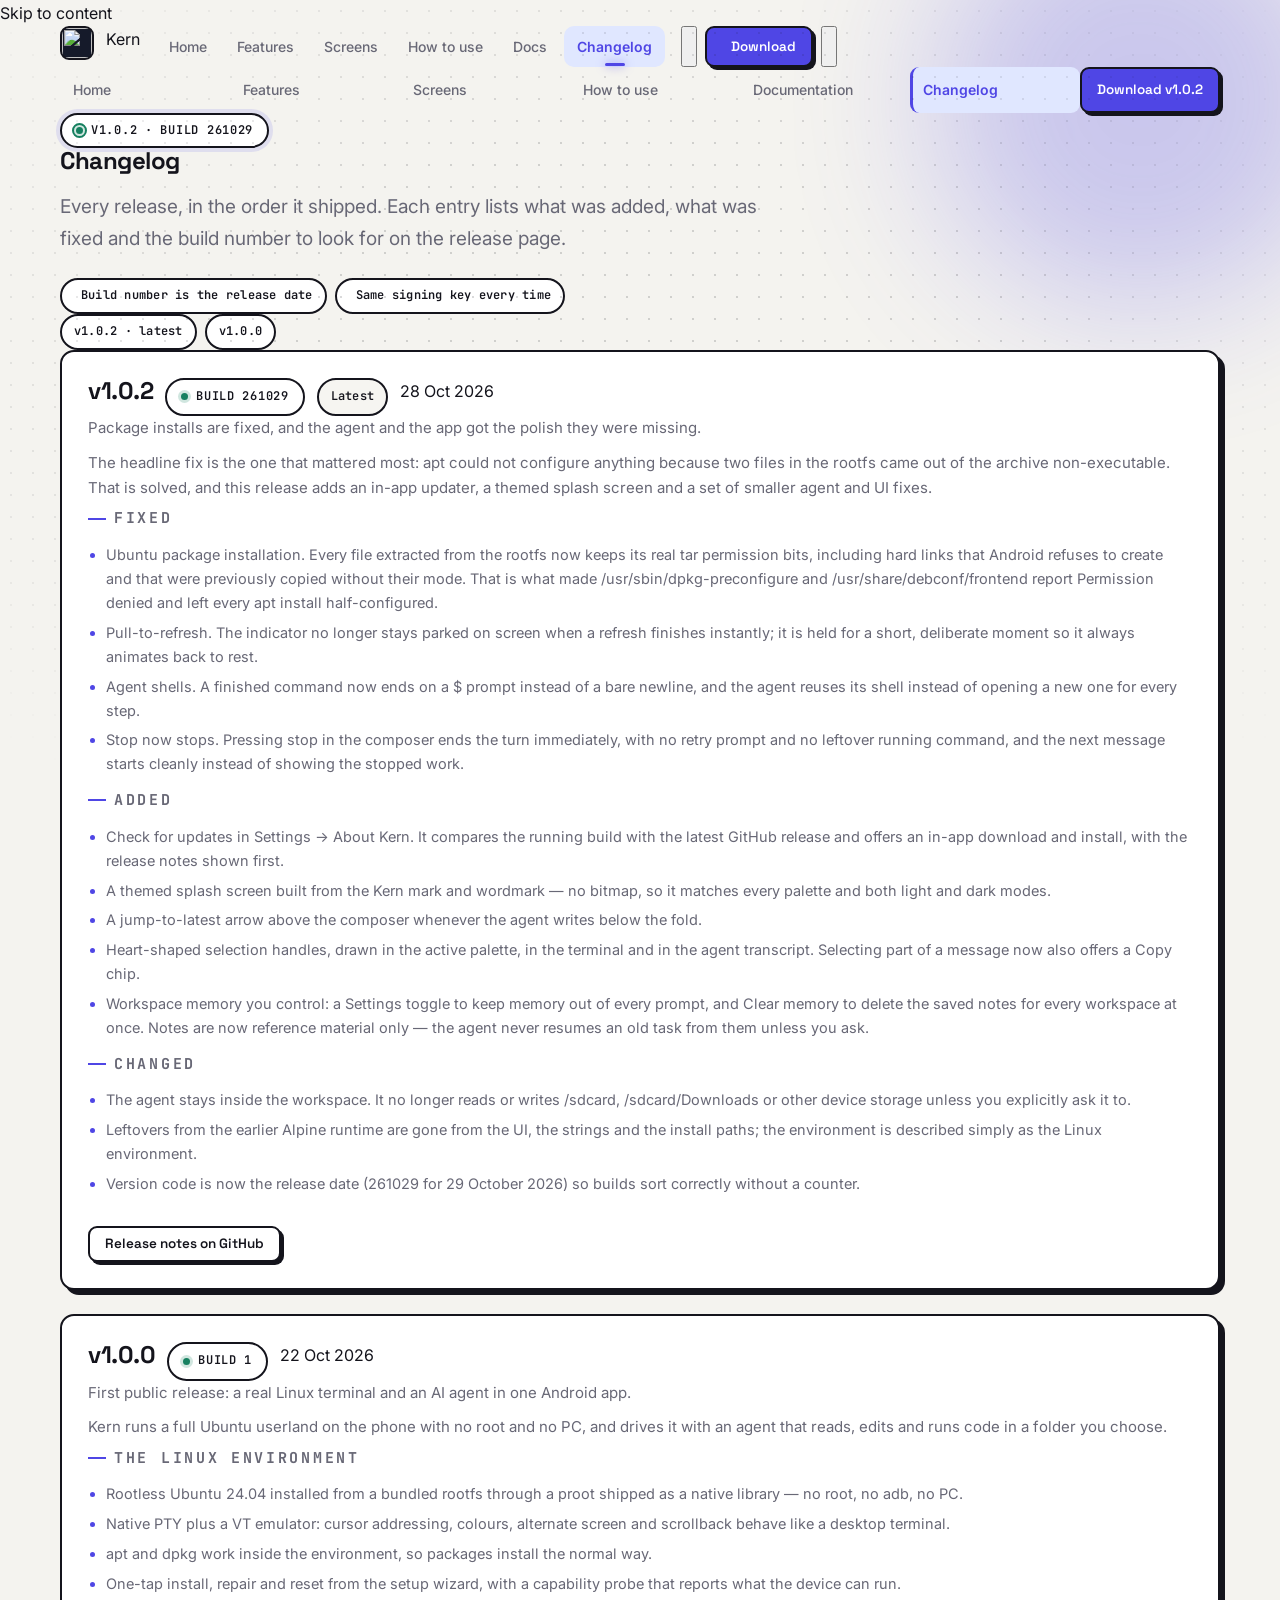
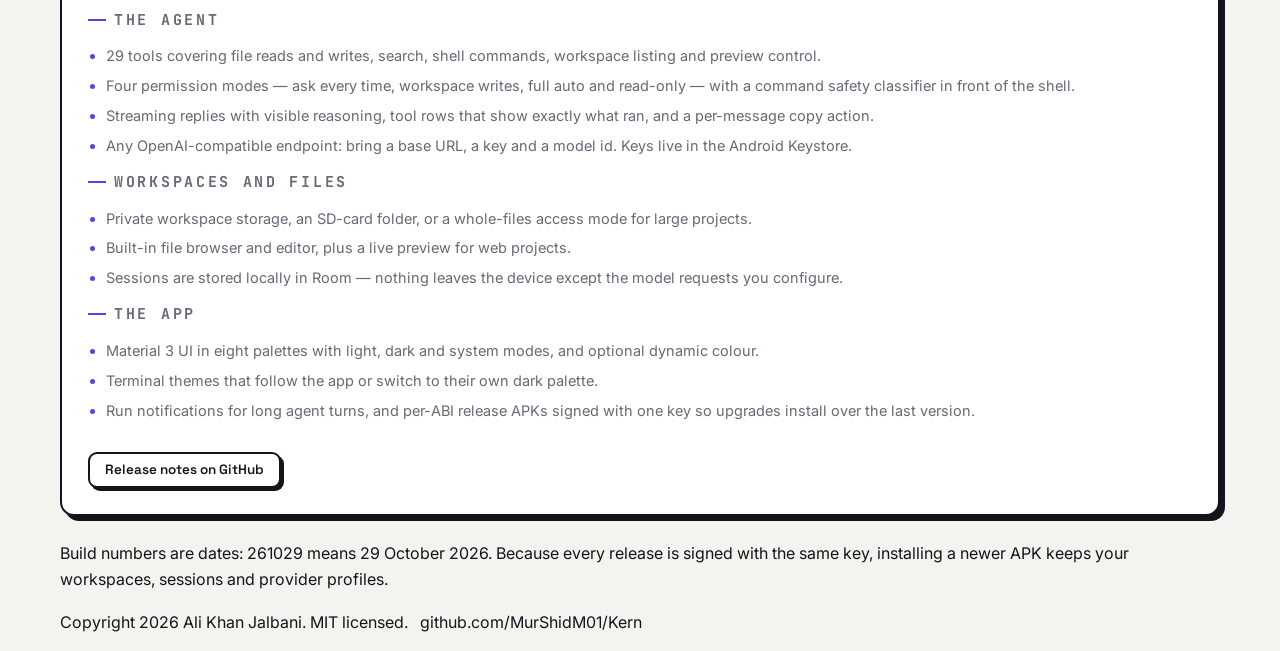
==== web/changelog.html @ 7400f8f3 "docs(web): add a changelog and bring the site up to 1.0.2 The changelog page documents every release" ====
<!DOCTYPE html>
<html lang="en" data-theme="light">
<head>
<link rel="icon" type="image/svg+xml" href="data:image/svg+xml,%3Csvg xmlns='http://www.w3.org/2000/svg' viewBox='0 0 512 512'%3E%3Crect width='512' height='512' rx='112' fill='%23151A2A'/%3E%3Cpath d='M176,146 H176 A30,30 0 0 1 206,176 V336 A30,30 0 0 1 176,366 H176 A30,30 0 0 1 146,336 V176 A30,30 0 0 1 176,146 Z' fill='%23fff'/%3E%3Cpath d='M339.67,143 L185.58,256 L339.67,369 L376.33,319 L290.42,256 L376.33,193 Z' fill='%23fff'/%3E%3Cpath d='M272,226 Q278,250 302,256 Q278,262 272,286 Q266,262 242,256 Q266,250 272,226 Z' fill='%2338BDF8'/%3E%3C/svg%3E">
<meta charset="utf-8">
<meta name="viewport" content="width=device-width, initial-scale=1, viewport-fit=cover">
<title>Kern Changelog - Every release, documented</title>
<meta name="description" content="Every Kern release in one place: what changed, what was fixed and which build to download, from the first public release to the current version.">
<meta name="keywords" content="Kern changelog, Kern releases, AI agent Android release notes, Kern v1.0.2, Ubuntu Android app update">
<meta name="theme-color" content="#f4f3ef">
<link rel="canonical" href="https://github.com/MurShidM01/Kern/blob/main/web/changelog.html">

<meta property="og:type" content="article">
<meta property="og:title" content="Kern Changelog">
<meta property="og:description" content="Every Kern release, documented: new features, fixes and the build number to install.">

<link rel="apple-touch-icon" href="data:image/svg+xml,%3Csvg xmlns='http://www.w3.org/2000/svg' viewBox='0 0 512 512'%3E%3Crect width='512' height='512' rx='112' fill='%23151A2A'/%3E%3Cpath d='M176,146 H176 A30,30 0 0 1 206,176 V336 A30,30 0 0 1 176,366 H176 A30,30 0 0 1 146,336 V176 A30,30 0 0 1 176,146 Z' fill='%23fff'/%3E%3Cpath d='M339.67,143 L185.58,256 L339.67,369 L376.33,319 L290.42,256 L376.33,193 Z' fill='%23fff'/%3E%3Cpath d='M272,226 Q278,250 302,256 Q278,262 272,286 Q266,262 242,256 Q266,250 272,226 Z' fill='%2338BDF8'/%3E%3C/svg%3E">

<link rel="preconnect" href="https://fonts.googleapis.com">
<link rel="preconnect" href="https://fonts.gstatic.com" crossorigin>
<link href="https://fonts.googleapis.com/css2?family=Inter:wght@400;500;600&family=JetBrains+Mono:wght@400;500;700&family=Space+Grotesk:wght@500;600;700&display=swap" rel="stylesheet">

<script src="https://cdn.tailwindcss.com"></script>
<script>
tailwind.config = {
  darkMode: "class",
  theme: {
    extend: {
      colors: {
        bg: "rgb(var(--bg) / <alpha-value>)",
        "bg-alt": "rgb(var(--bg-alt) / <alpha-value>)",
        surface: "rgb(var(--surface) / <alpha-value>)",
        "surface-2": "rgb(var(--surface-2) / <alpha-value>)",
        ink: "rgb(var(--ink) / <alpha-value>)",
        muted: "rgb(var(--muted) / <alpha-value>)",
        line: "rgb(var(--line) / <alpha-value>)",
        "line-soft": "rgb(var(--line-soft) / <alpha-value>)",
        accent: "rgb(var(--accent) / <alpha-value>)",
        "accent-soft": "rgb(var(--accent-soft) / <alpha-value>)",
        "on-accent": "rgb(var(--on-accent) / <alpha-value>)",
        "accent-2": "rgb(var(--accent-2) / <alpha-value>)",
        warn: "rgb(var(--warn) / <alpha-value>)",
        ok: "rgb(var(--ok) / <alpha-value>)"
      },
      fontFamily: {
        sans: ["Inter", "ui-sans-serif", "system-ui", "sans-serif"],
        display: ["Space Grotesk", "ui-sans-serif", "system-ui", "sans-serif"],
        mono: ["JetBrains Mono", "ui-monospace", "Menlo", "monospace"]
      }
    }
  }
};
</script>
<link rel="stylesheet" href="css/theme.css">
<script>
(function () {
  try {
    var t = localStorage.getItem("kern-theme");
    if (!t) t = window.matchMedia("(prefers-color-scheme: dark)").matches ? "dark" : "light";
    document.documentElement.setAttribute("data-theme", t);
    document.documentElement.style.colorScheme = t;
  } catch (e) {}
})();
</script>
<style>
  [data-changelog] ul { list-style: disc; padding-left: 1.15rem; }
  [data-changelog] li::marker { color: rgb(var(--accent)); }
</style>
</head>

<body class="antialiased">
<div class="progress" data-progress role="presentation"></div>
<a href="#main" class="sr-only focus:not-sr-only focus:absolute focus:z-50 focus:m-4 focus:rounded focus:bg-accent focus:px-4 focus:py-2 focus:text-on-accent">Skip to content</a>

<header data-header class="sticky top-0 z-40 border-b-2 border-line bg-bg/85 backdrop-blur-md">
  <nav class="shell flex h-[68px] items-center justify-between gap-4" aria-label="Main">
    <a href="index.html" class="flex items-center gap-3">
      <span class="brand-tile"><img src="https://raw.githubusercontent.com/MurShidM01/Kern/main/app/src/main/res/drawable-xxxhdpi/ic_launcher_foreground.png" alt="" width="34" height="34" loading="lazy" decoding="async"></span>
      <span class="font-display text-[19px] font-bold tracking-tight">Kern</span>
    </a>

    <div class="hidden items-center gap-1 lg:flex">
      <a href="index.html" class="navlink">Home</a>
      <a href="index.html#features" class="navlink">Features</a>
      <a href="index.html#screens" class="navlink">Screens</a>
      <a href="how-to.html" class="navlink">How to use</a>
      <a href="docs.html" class="navlink">Docs</a>
      <a href="changelog.html" class="navlink" aria-current="page">Changelog</a>
    </div>

    <div class="flex items-center gap-2">
      <button data-theme-toggle type="button" aria-label="Switch theme" aria-pressed="false"
        class="inline-flex h-10 w-10 items-center justify-center rounded-lg border-2 border-line bg-surface transition-all hover:-translate-y-0.5">
        <i data-icon="sun" data-lucide="sun" class="h-[18px] w-[18px]"></i>
        <i data-icon="moon" data-lucide="moon" class="h-[18px] w-[18px]"></i>
      </button>
      <a href="https://github.com/MurShidM01/Kern/releases/tag/v1.0.2%2B261029" target="_blank" rel="noopener" class="hidden sm:inline-flex btn btn--primary btn--sm">
        <i data-lucide="download"></i>Download
      </a>
      <button data-nav-toggle type="button" aria-expanded="false" aria-label="Open the menu"
        class="inline-flex h-10 w-10 items-center justify-center rounded-lg border-2 border-line bg-surface lg:hidden">
        <i data-lucide="menu" class="h-[18px] w-[18px]"></i>
        <i data-lucide="x" class="hidden h-[18px] w-[18px]"></i>
      </button>
    </div>
  </nav>

  <div data-nav-panel class="hidden border-t-2 border-line bg-surface lg:hidden">
    <div class="shell flex flex-col gap-1 py-4">
      <a href="index.html" class="navlink navlink--row">Home</a>
      <a href="index.html#features" class="navlink navlink--row">Features</a>
      <a href="index.html#screens" class="navlink navlink--row">Screens</a>
      <a href="how-to.html" class="navlink navlink--row">How to use</a>
      <a href="docs.html" class="navlink navlink--row">Documentation</a>
      <a href="changelog.html" class="navlink navlink--row" aria-current="page">Changelog</a>
      <a href="https://github.com/MurShidM01/Kern/releases/tag/v1.0.2%2B261029" target="_blank" rel="noopener"
        class="btn btn--primary btn--sm mt-3">Download v1.0.2</a>
    </div>
  </div>
</header>

<main id="main">

<section class="relative overflow-hidden border-b-2 border-line">
  <div class="dots"></div>
  <span class="orb orb--a"></span>
  <div class="shell relative py-14 lg:py-20">
    <span class="badge halo">
      <span class="badge__dot pulse"></span>
      v1.0.2 · build 261029
    </span>
    <h1 class="mt-5 text-[clamp(30px,5vw,48px)]">Changelog</h1>
    <p class="lede mt-4 max-w-2xl">
      Every release, in the order it shipped. Each entry lists what was added, what was fixed and
      the build number to look for on the release page.
    </p>
    <div class="mt-6 flex flex-wrap gap-2">
      <span class="chip"><i data-lucide="tag"></i>Build number is the release date</span>
      <span class="chip"><i data-lucide="shield-check"></i>Same signing key every time</span>
    </div>
  </div>
</section>

<section class="shell py-12 lg:py-16">
  <div class="mx-auto max-w-3xl">
    <div data-changelog></div>
    <p class="mt-10 text-[13px] text-muted">
      Build numbers are dates: <span class="font-mono">261029</span> means 29 October 2026. Because
      every release is signed with the same key, installing a newer APK keeps your workspaces,
      sessions and provider profiles.
    </p>
  </div>
</section>

</main>

<footer class="mt-16 border-t-2 border-line bg-bg-alt">
  <div class="shell flex flex-wrap items-center justify-between gap-3 py-6 text-[13px] text-muted">
    <p>Copyright <span data-year>2026</span> Ali Khan Jalbani. MIT licensed.</p>
    <p class="font-mono text-[12px]">
      <a class="transition-colors hover:text-ink" href="https://github.com/MurShidM01/Kern" target="_blank" rel="noopener">github.com/MurShidM01/Kern</a>
    </p>
  </div>
</footer>

<script src="https://unpkg.com/lucide@latest/dist/umd/lucide.js"></script>
<script src="js/theme.js"></script>
<script src="js/site.js"></script>
<script src="js/changelog/v1_0_0.js"></script>
<script src="js/changelog/v1_0_2.js"></script>
<script src="js/changelog.js"></script>
<button type="button" class="totop" data-totop aria-label="Back to top">
  <i data-lucide="arrow-up"></i>
</button>

</body>
</html>
---- web/css/theme.css ----
/* ==========================================================================
   Kern - design system
   --------------------------------------------------------------------------
   A retro-modern interface: hard offset shadows instead of soft blur, 2px
   rules instead of hairlines, monospace micro-labels, and terminal chrome.
   The palette is driven by custom properties so a single [data-theme] swap
   repaints the whole site, and the values are stored as RGB triplets so
   Tailwind's alpha modifiers keep working against them.
   ========================================================================== */

/* --------------------------------------------------------------------------
   1. Tokens
   -------------------------------------------------------------------------- */
:root {
  --bg: 244 243 239;
  --bg-alt: 236 235 230;
  --surface: 255 255 255;
  --surface-2: 246 245 241;
  --ink: 20 20 28;
  --muted: 104 104 118;
  --line: 20 20 28;
  --line-soft: 214 213 206;

  --accent: 79 70 229;
  --accent-hover: 67 56 202;
  --accent-soft: 224 231 255;
  --on-accent: 255 255 255;
  --accent-2: 8 145 178;
  --accent-2-soft: 207 244 250;
  --warn: 190 120 10;
  --ok: 22 128 96;

  --shadow: 20 20 28;
  --shadow-soft: 20 20 28;

  --radius: 14px;
  --radius-sm: 9px;
  --radius-lg: 22px;
  --border: 2px;
  --ring: 0 0 0 3px rgb(var(--accent) / 0.35);
  --maxw: 1200px;
  --nav-h: 68px;
  --ease: cubic-bezier(0.22, 1, 0.36, 1);
}

[data-theme="dark"] {
  --bg: 9 9 14;
  --bg-alt: 13 13 20;
  --surface: 18 18 27;
  --surface-2: 26 26 38;
  --ink: 231 231 240;
  --muted: 152 152 172;
  --line: 74 74 96;
  --line-soft: 40 40 55;

  --accent: 129 140 248;
  --accent-hover: 165 173 252;
  --accent-soft: 35 33 68;
  --on-accent: 12 12 20;
  --accent-2: 34 211 238;
  --accent-2-soft: 15 45 56;
  --warn: 251 191 36;
  --ok: 52 199 143;

  --shadow: 0 0 0;
  --shadow-soft: 0 0 0;
}

/* --------------------------------------------------------------------------
   2. Base
   -------------------------------------------------------------------------- */
*,
*::before,
*::after {
  box-sizing: border-box;
}

html {
  scroll-behavior: smooth;
  scroll-padding-top: calc(var(--nav-h) + 24px);
  -webkit-text-size-adjust: 100%;
}

body {
  margin: 0;
  background-color: rgb(var(--bg));
  color: rgb(var(--ink));
  font-family: "Inter", ui-sans-serif, system-ui, -apple-system, "Segoe UI", sans-serif;
  font-size: 16px;
  line-height: 1.65;
  -webkit-font-smoothing: antialiased;
  text-rendering: optimizeLegibility;
  overflow-x: hidden;
  transition: background-color 0.25s var(--ease), color 0.25s var(--ease);
}

h1,
h2,
h3,
h4 {
  font-family: "Space Grotesk", ui-sans-serif, system-ui, sans-serif;
  font-weight: 700;
  letter-spacing: -0.02em;
  line-height: 1.12;
  margin: 0 0 0.5em;
  text-wrap: balance;
}

p {
  margin: 0 0 1em;
  text-wrap: pretty;
}

a {
  color: inherit;
  text-decoration: none;
}

code,
pre,
kbd {
  font-family: "JetBrains Mono", ui-monospace, "SF Mono", Menlo, monospace;
}

::selection {
  background: rgb(var(--accent) / 0.25);
}

:focus-visible {
  outline: 2px solid rgb(var(--accent));
  outline-offset: 3px;
  border-radius: 4px;
}

/* --------------------------------------------------------------------------
   2b. Scrollbars
   --------------------------------------------------------------------------
   Themed to match the page rather than the operating system, so the
   scroll area reads as part of the interface.
   -------------------------------------------------------------------------- */
* {
  scrollbar-width: thin;
  scrollbar-color: rgb(var(--accent) / 0.55) rgb(var(--surface-2));
}

::-webkit-scrollbar {
  width: 12px;
  height: 12px;
}

::-webkit-scrollbar-track {
  background: rgb(var(--surface-2));
  border-left: 1px solid rgb(var(--line-soft));
}

::-webkit-scrollbar-thumb {
  background: rgb(var(--accent) / 0.5);
  border: 3px solid rgb(var(--surface-2));
  border-radius: 999px;
  transition: background 0.18s var(--ease);
}

::-webkit-scrollbar-thumb:hover {
  background: rgb(var(--accent) / 0.85);
}

::-webkit-scrollbar-corner {
  background: rgb(var(--surface-2));
}

/* Scrollable regions inherit the same treatment */
.term__body,
.table-wrap,
.prose pre,
.docs__side {
  scrollbar-width: thin;
  scrollbar-color: rgb(var(--accent) / 0.55) rgb(var(--surface-2));
}

/* --------------------------------------------------------------------------
   3. Layout helpers
   -------------------------------------------------------------------------- */
.shell {
  width: 100%;
  max-width: var(--maxw);
  margin-inline: auto;
  padding-inline: 20px;
}

/* The theme toggle shows one icon per theme, chosen by CSS so it is correct
   before any script runs. */
[data-theme="light"] [data-icon="moon"] {
  display: none !important;
}

[data-theme="dark"] [data-icon="sun"] {
  display: none !important;
}

[data-header].is-stuck {
  box-shadow: 0 2px 0 rgb(var(--line));
}

.section {
  padding-block: clamp(56px, 8vw, 104px);
  position: relative;
}

.section--alt {
  background: rgb(var(--bg-alt));
  border-block: var(--border) solid rgb(var(--line));
}

.label {
  font-family: "JetBrains Mono", ui-monospace, monospace;
  font-size: 11px;
  font-weight: 700;
  letter-spacing: 0.18em;
  text-transform: uppercase;
  color: rgb(var(--muted));
  display: inline-flex;
  align-items: center;
  gap: 8px;
  margin: 0 0 14px;
}

.label::before {
  content: "";
  width: 18px;
  height: 2px;
  background: rgb(var(--accent));
}

.label--accent {
  color: rgb(var(--accent));
}

.lede {
  font-size: clamp(16px, 1.6vw, 19px);
  color: rgb(var(--muted));
  max-width: 62ch;
}

.section-head {
  max-width: 720px;
  margin-bottom: clamp(28px, 4vw, 48px);
}

.section-head h2 {
  font-size: clamp(28px, 4.2vw, 46px);
}

/* A gradient rule under every section heading. */
.section-head h2::after {
  content: "";
  display: block;
  height: 3px;
  width: 62px;
  margin-top: 18px;
  border-radius: 999px;
  background: linear-gradient(90deg, rgb(var(--accent)), rgb(var(--accent-2)));
}

/* Dot grid backdrop */
.dots {
  position: absolute;
  inset: 0;
  pointer-events: none;
  background-image: radial-gradient(rgb(var(--line) / 0.16) 1px, transparent 1px);
  background-size: 22px 22px;
  mask-image: radial-gradient(ellipse 70% 60% at 50% 40%, #000 40%, transparent 100%);
}

/* --------------------------------------------------------------------------
   4. Buttons
   -------------------------------------------------------------------------- */
.btn {
  --btn-bg: transparent;
  --btn-fg: rgb(var(--ink));
  display: inline-flex;
  align-items: center;
  justify-content: center;
  gap: 9px;
  padding: 12px 20px;
  border: var(--border) solid rgb(var(--line));
  border-radius: var(--radius-sm);
  background: var(--btn-bg);
  color: var(--btn-fg);
  font-family: "Space Grotesk", sans-serif;
  font-weight: 600;
  font-size: 15px;
  line-height: 1;
  cursor: pointer;
  white-space: nowrap;
  box-shadow: 4px 4px 0 rgb(var(--shadow));
  transition: transform 0.16s var(--ease), box-shadow 0.16s var(--ease),
    background-color 0.16s var(--ease);
}

.btn:hover {
  transform: translate(-2px, -2px);
  box-shadow: 6px 6px 0 rgb(var(--shadow));
}

.btn:active {
  transform: translate(2px, 2px);
  box-shadow: 2px 2px 0 rgb(var(--shadow));
}

.btn--primary {
  --btn-bg: rgb(var(--accent));
  --btn-fg: rgb(var(--on-accent));
}

.btn--primary:hover {
  --btn-bg: rgb(var(--accent-hover));
}

.btn--ghost {
  --btn-bg: rgb(var(--surface));
}

.btn--sm {
  padding: 9px 15px;
  font-size: 13.5px;
  box-shadow: 3px 3px 0 rgb(var(--shadow));
}

.btn svg {
  width: 17px;
  height: 17px;
}

/* --------------------------------------------------------------------------
   4b. Navigation links
   --------------------------------------------------------------------------
   The active page is marked with an accent underline that grows in, and a
   tinted pill behind it. The colour comes from the theme tokens, so it
   follows the light and dark palettes.
   -------------------------------------------------------------------------- */
.navlink {
  position: relative;
  display: inline-flex;
  align-items: center;
  padding: 9px 13px;
  border-radius: 10px;
  font-size: 14px;
  font-weight: 500;
  color: rgb(var(--muted));
  white-space: nowrap;
  transition: color 0.18s var(--ease), background-color 0.18s var(--ease);
}

.navlink:hover {
  color: rgb(var(--ink));
  background: rgb(var(--surface-2));
}

/* The indicator itself. */
.navlink::after {
  content: "";
  position: absolute;
  left: 50%;
  bottom: 1px;
  width: 0;
  height: 3px;
  border-radius: 999px;
  background: rgb(var(--accent));
  box-shadow: 0 0 10px rgb(var(--accent) / 0.6);
  transform: translateX(-50%);
  transition: width 0.3s var(--ease);
}

.navlink[aria-current="page"] {
  color: rgb(var(--accent));
  font-weight: 600;
  background: rgb(var(--accent-soft));
}

.navlink[aria-current="page"]::after {
  width: 20px;
}

/* The row variant is used in the mobile drawer, where a bar on the
   leading edge reads better than an underline. */
.navlink--row {
  width: 100%;
  border-radius: 9px;
  padding: 11px 13px;
  font-weight: 500;
}

.navlink--row::after {
  display: none;
}

.navlink--row[aria-current="page"] {
  border-left: 3px solid rgb(var(--accent));
  padding-left: 10px;
  background: rgb(var(--accent-soft));
}

/* --------------------------------------------------------------------------
   5. Cards
   -------------------------------------------------------------------------- */
.card {
  position: relative;
  background: rgb(var(--surface));
  border: var(--border) solid rgb(var(--line));
  border-radius: var(--radius);
  padding: 26px;
  box-shadow: 5px 5px 0 rgb(var(--shadow-soft));
  transition: transform 0.2s var(--ease), box-shadow 0.2s var(--ease),
    border-color 0.2s var(--ease);
}

.card:hover {
  transform: translate(-3px, -3px);
  box-shadow: 8px 8px 0 rgb(var(--shadow));
  border-color: rgb(var(--accent));
}

.card__icon {
  width: 46px;
  height: 46px;
  display: grid;
  place-items: center;
  border: var(--border) solid rgb(var(--line));
  border-radius: 12px;
  background: rgb(var(--accent-soft));
  color: rgb(var(--accent));
  margin-bottom: 18px;
  transition: transform 0.2s var(--ease), background 0.2s var(--ease),
    color 0.2s var(--ease);
}

.card:hover .card__icon {
  transform: rotate(-6deg) scale(1.06);
  background: rgb(var(--accent));
  color: rgb(var(--on-accent));
}

.card__icon svg {
  width: 23px;
  height: 23px;
}

.card h3 {
  font-size: 18px;
  margin-bottom: 12px;
  line-height: 1.25;
}

.card p {
  color: rgb(var(--muted));
  font-size: 15px;
  margin: 0;
}

/* A second paragraph inside a card gets breathing room from the first. */
.card p + p {
  margin-top: 10px;
}

.card ul,
.card ol {
  margin: 12px 0 0;
  padding-left: 1.2em;
  color: rgb(var(--muted));
  font-size: 14.5px;
}

.card li { margin-bottom: 6px; }
.card li::marker { color: rgb(var(--accent)); }

/* A label sitting directly above a heading needs air under it. */
.card > .label { margin-bottom: 10px; }

/* --------------------------------------------------------------------------
   6. Chips, tags, badges
   -------------------------------------------------------------------------- */
.chip {
  display: inline-flex;
  align-items: center;
  gap: 7px;
  padding: 6px 12px;
  border: var(--border) solid rgb(var(--line));
  border-radius: 999px;
  background: rgb(var(--surface));
  font-family: "JetBrains Mono", ui-monospace, monospace;
  font-size: 12px;
  font-weight: 600;
  letter-spacing: 0.02em;
  white-space: nowrap;
}

.chip svg {
  width: 14px;
  height: 14px;
  color: rgb(var(--accent));
}

.chip--plain {
  background: rgb(var(--surface-2));
}

.badge {
  display: inline-flex;
  align-items: center;
  gap: 8px;
  padding: 6px 14px;
  border: var(--border) solid rgb(var(--line));
  border-radius: 999px;
  background: rgb(var(--surface));
  font-family: "JetBrains Mono", ui-monospace, monospace;
  font-size: 12px;
  font-weight: 600;
  letter-spacing: 0.06em;
  text-transform: uppercase;
}

.badge__dot {
  width: 7px;
  height: 7px;
  border-radius: 50%;
  background: rgb(var(--ok));
  box-shadow: 0 0 0 3px rgb(var(--ok) / 0.2);
}

/* --------------------------------------------------------------------------
   7. Terminal chrome
   -------------------------------------------------------------------------- */
.term {
  border: var(--border) solid rgb(var(--line));
  border-radius: var(--radius);
  background: rgb(var(--surface));
  box-shadow: 6px 6px 0 rgb(var(--shadow));
  overflow: hidden;
}

.term__bar {
  display: flex;
  align-items: center;
  gap: 8px;
  padding: 10px 14px;
  background: rgb(var(--surface-2));
  border-bottom: var(--border) solid rgb(var(--line));
}

.term__dot {
  width: 11px;
  height: 11px;
  border-radius: 50%;
  border: 1.5px solid rgb(var(--line));
  background: rgb(var(--bg));
}

.term__dot:nth-child(1) { background: #ff5f57; }
.term__dot:nth-child(2) { background: #febc2e; }
.term__dot:nth-child(3) { background: #28c840; }

.term__path {
  margin-left: 8px;
  font-family: "JetBrains Mono", ui-monospace, monospace;
  font-size: 12px;
  color: rgb(var(--muted));
}

.term__body {
  padding: 20px;
  font-family: "JetBrains Mono", ui-monospace, monospace;
  font-size: 13px;
  line-height: 1.9;
  overflow-x: auto;
}

.term__line {
  white-space: pre;
  margin-bottom: 3px;
}

.term__line:last-child { margin-bottom: 0; }
.term__prompt { color: rgb(var(--accent)); }
.term__cmd { color: rgb(var(--ink)); font-weight: 600; }
.term__out { color: rgb(var(--muted)); }
.term__ok { color: rgb(var(--ok)); }
.term__hi { color: rgb(var(--accent-2)); }

.caret {
  display: inline-block;
  width: 8px;
  height: 1.05em;
  vertical-align: -0.18em;
  background: rgb(var(--accent));
  animation: blink 1.05s steps(2, start) infinite;
}

@keyframes blink {
  0%, 100% { opacity: 1; }
  50% { opacity: 0; }
}

/* --------------------------------------------------------------------------
   8. Tabs
   -------------------------------------------------------------------------- */
.tabs {
  display: flex;
  flex-wrap: wrap;
  gap: 10px;
  margin-bottom: 24px;
}

.tab {
  display: inline-flex;
  align-items: center;
  gap: 8px;
  padding: 9px 16px;
  border: var(--border) solid rgb(var(--line));
  border-radius: var(--radius-sm);
  background: rgb(var(--surface));
  color: rgb(var(--muted));
  font-family: "JetBrains Mono", ui-monospace, monospace;
  font-size: 13px;
  font-weight: 600;
  cursor: pointer;
  transition: all 0.16s var(--ease);
}

.tab:hover { color: rgb(var(--ink)); transform: translateY(-1px); }

.tab[aria-selected="true"] {
  background: rgb(var(--accent));
  border-color: rgb(var(--accent));
  color: rgb(var(--on-accent));
  box-shadow: 3px 3px 0 rgb(var(--shadow));
}

.tab svg { width: 16px; height: 16px; }

.tabpanel[hidden] { display: none; }

/* --------------------------------------------------------------------------
   9. Accordion
   -------------------------------------------------------------------------- */
.acc {
  border: var(--border) solid rgb(var(--line));
  border-radius: var(--radius);
  background: rgb(var(--surface));
  overflow: hidden;
  box-shadow: 5px 5px 0 rgb(var(--shadow-soft));
}

.acc + .acc { margin-top: 0; }

.acc__head {
  width: 100%;
  display: flex;
  align-items: center;
  justify-content: space-between;
  gap: 16px;
  padding: 17px 20px;
  background: none;
  border: 0;
  color: inherit;
  font-family: "Space Grotesk", sans-serif;
  font-size: 16px;
  font-weight: 600;
  text-align: left;
  cursor: pointer;
}

.acc__head:hover { background: rgb(var(--surface-2)); }

.acc__head svg {
  width: 19px;
  height: 19px;
  flex: none;
  transition: transform 0.22s var(--ease);
}

.acc__head[aria-expanded="true"] svg { transform: rotate(45deg); }

.acc__body {
  padding: 0 20px 22px;
  color: rgb(var(--muted));
  font-size: 15px;
}

.acc__head[aria-expanded="true"] {
  border-bottom: var(--border) solid rgb(var(--line-soft));
}

.acc__head[aria-expanded="true"] + .acc__body {
  padding-top: 20px;
  border-top: var(--border) solid transparent;
}

.acc__body p {
  margin: 0;
}

.acc__body p + p,
.acc__body p + ul,
.acc__body ul + p {
  margin-top: 12px;
}

.acc__body code {
  font-family: "JetBrains Mono", ui-monospace, monospace;
  font-size: 0.88em;
  background: rgb(var(--surface-2));
  border: 1px solid rgb(var(--line-soft));
  border-radius: 5px;
  padding: 1px 6px;
  color: rgb(var(--ink));
}

/* --------------------------------------------------------------------------
   9b. Scattered questions
   --------------------------------------------------------------------------
   The FAQ reads as a set of notes thrown across a desk rather than a
   tidy list: each one sits at its own angle and offset, and a few
   overlap the one above. On a narrow screen it collapses back to a
   plain single column.
   -------------------------------------------------------------------------- */
.notes {
  position: relative;
  display: flex;
  flex-direction: column;
}

.note {
  width: var(--w, 62%);
  margin-bottom: 18px;
  transform: rotate(var(--rot, 0deg)) translateX(var(--x, 0));
  transform-origin: 50% 0;
  transition: transform 0.25s var(--ease), box-shadow 0.25s var(--ease);
  will-change: transform;
}

.note:hover,
.note:focus-within {
  transform: rotate(0deg) translateX(var(--x, 0)) translateY(-4px) scale(1.01);
  z-index: 6;
}

/* The notes read as paper lying on a desk: a deeper shadow lifts them
   off the page, and a strip of tape holds some of them down. */
.note .acc {
  position: relative;
  box-shadow: 7px 9px 0 rgb(var(--shadow-soft));
}

.note:nth-child(odd) .acc::before {
  content: "";
  position: absolute;
  top: -10px;
  left: 50%;
  width: 58px;
  height: 19px;
  transform: translateX(-50%) rotate(-4deg);
  background: rgb(var(--accent) / 0.2);
  border: 1.5px solid rgb(var(--line) / 0.32);
  border-radius: 3px;
  pointer-events: none;
}

.note:nth-child(3n) .acc::before {
  transform: translateX(-50%) rotate(5deg);
  background: rgb(var(--accent-2) / 0.2);
}

/* Alternate which note sits on top of the one it overlaps. */
.note:nth-child(even) { z-index: 3; }
.note:nth-child(odd) { z-index: 2; }

/* Five positions, repeated, so any number of questions scatters well.
   The angles and offsets are deliberately wide: the notes should look
   thrown onto the page, not aligned. */
.note:nth-child(5n + 1) {
  --w: 66%;
  --x: -2%;
  --rot: -1.8deg;
}

.note:nth-child(5n + 2) {
  --w: 54%;
  --x: 40%;
  --rot: 1.5deg;
  margin-top: -26px;
}

.note:nth-child(5n + 3) {
  --w: 70%;
  --x: 8%;
  --rot: -0.9deg;
  margin-top: -12px;
}

.note:nth-child(5n + 4) {
  --w: 52%;
  --x: 30%;
  --rot: 2.1deg;
  margin-top: -30px;
}

.note:nth-child(5n + 5) {
  --w: 62%;
  --x: 0%;
  --rot: 1.1deg;
  margin-top: -20px;
}

/* The second cycle is pushed the other way, so the scatter does not
   look like a repeating pattern down the page. */
.note:nth-child(10n + 6) {
  --w: 58%;
  --x: 34%;
  --rot: -2.2deg;
  margin-top: -24px;
}

.note:nth-child(10n + 7) {
  --w: 68%;
  --x: -1%;
  --rot: 1.3deg;
  margin-top: -16px;
}

.note:nth-child(10n + 8) {
  --w: 50%;
  --x: 44%;
  --rot: -1.6deg;
  margin-top: -32px;
}

.note:nth-child(10n + 9) {
  --w: 64%;
  --x: 12%;
  --rot: 2.4deg;
  margin-top: -22px;
}

.note:nth-child(10n + 10) {
  --w: 60%;
  --x: 26%;
  --rot: -0.7deg;
  margin-top: -18px;
}

@media (max-width: 860px) {
  .note {
    width: 100%;
    --x: 0% !important;
    --rot: 0deg !important;
    margin-top: 0 !important;
    transform: none;
  }

  .note:hover,
  .note:focus-within {
    transform: translateY(-2px);
  }
}

/* --------------------------------------------------------------------------
   10. Stats
   -------------------------------------------------------------------------- */
.stat {
  text-align: center;
  padding: 22px 14px;
  border: var(--border) solid rgb(var(--line));
  border-radius: var(--radius);
  background: rgb(var(--surface));
}

.stat__value {
  font-family: "Space Grotesk", sans-serif;
  font-size: clamp(28px, 4vw, 40px);
  font-weight: 700;
  line-height: 1;
  color: rgb(var(--accent));
  font-variant-numeric: tabular-nums;
}

.stat__label {
  margin-top: 8px;
  font-family: "JetBrains Mono", ui-monospace, monospace;
  font-size: 11px;
  letter-spacing: 0.14em;
  text-transform: uppercase;
  color: rgb(var(--muted));
}

/* --------------------------------------------------------------------------
   11. Tables
   -------------------------------------------------------------------------- */
.table-wrap {
  border: var(--border) solid rgb(var(--line));
  border-radius: var(--radius);
  overflow-x: auto;
  background: rgb(var(--surface));
  box-shadow: 5px 5px 0 rgb(var(--shadow-soft));
}

table {
  width: 100%;
  border-collapse: collapse;
  font-size: 14.5px;
  min-width: 560px;
}

thead th {
  background: rgb(var(--surface-2));
  text-align: left;
  font-family: "JetBrains Mono", ui-monospace, monospace;
  font-size: 11px;
  font-weight: 700;
  letter-spacing: 0.14em;
  text-transform: uppercase;
  color: rgb(var(--muted));
  padding: 13px 16px;
  border-bottom: var(--border) solid rgb(var(--line));
}

tbody td {
  padding: 13px 16px;
  border-bottom: 1px solid rgb(var(--line-soft));
  vertical-align: top;
}

tbody tr:last-child td { border-bottom: 0; }
tbody tr:hover { background: rgb(var(--surface-2)); }

td code {
  font-size: 13px;
  background: rgb(var(--surface-2));
  border: 1px solid rgb(var(--line-soft));
  border-radius: 5px;
  padding: 2px 6px;
}

/* --------------------------------------------------------------------------
   12. Marquee
   -------------------------------------------------------------------------- */
.marquee {
  overflow: hidden;
  border-block: var(--border) solid rgb(var(--line));
  background: rgb(var(--surface));
  padding-block: 13px;
  -webkit-mask-image: linear-gradient(90deg, transparent, #000 8%, #000 92%, transparent);
  mask-image: linear-gradient(90deg, transparent, #000 8%, #000 92%, transparent);
}

.marquee__track {
  display: flex;
  gap: 46px;
  width: max-content;
  animation: slide 34s linear infinite;
}

.marquee:hover .marquee__track { animation-play-state: paused; }

.marquee__item {
  display: inline-flex;
  align-items: center;
  gap: 10px;
  font-family: "JetBrains Mono", ui-monospace, monospace;
  font-size: 13px;
  font-weight: 600;
  letter-spacing: 0.06em;
  text-transform: uppercase;
  color: rgb(var(--muted));
  white-space: nowrap;
}

.marquee__item svg { width: 15px; height: 15px; color: rgb(var(--accent)); }

@keyframes slide {
  from { transform: translateX(0); }
  to { transform: translateX(-50%); }
}

/* --------------------------------------------------------------------------
   13. Scroll reveal
   -------------------------------------------------------------------------- */
.reveal {
  opacity: 0;
  transform: translateY(18px);
  transition: opacity 0.6s var(--ease), transform 0.6s var(--ease);
}

.reveal.is-in {
  opacity: 1;
  transform: none;
}

@media (prefers-reduced-motion: reduce) {
  .reveal { opacity: 1; transform: none; transition: none; }
  .marquee__track { animation: none; }
  .caret { animation: none; }
  html { scroll-behavior: auto; }
  * { transition-duration: 0.01ms !important; animation-duration: 0.01ms !important; }
}

/* --------------------------------------------------------------------------
   14. Device frame for screenshots
   -------------------------------------------------------------------------- */
.device {
  position: relative;
  border: var(--border) solid rgb(var(--line));
  border-radius: 26px;
  background: rgb(var(--surface));
  padding: 8px;
  box-shadow: 7px 7px 0 rgb(var(--shadow));
  transition: transform 0.24s var(--ease), box-shadow 0.24s var(--ease);
}

.device:hover {
  transform: translate(-3px, -3px);
  box-shadow: 11px 11px 0 rgb(var(--shadow));
}

.device img {
  display: block;
  width: 100%;
  border-radius: 18px;
  background: rgb(var(--surface-2));
}

.device__cap {
  margin-top: 12px;
  font-family: "JetBrains Mono", ui-monospace, monospace;
  font-size: 11px;
  letter-spacing: 0.12em;
  text-transform: uppercase;
  color: rgb(var(--muted));
  text-align: center;
}

/* --------------------------------------------------------------------------
   14b. Brand tile
   --------------------------------------------------------------------------
   The launcher artwork is white on transparency, so it needs the dark
   tile behind it to be visible on a light page. This reproduces the
   real launcher icon exactly.
   -------------------------------------------------------------------------- */
.brand-tile {
  position: relative;
  display: inline-grid;
  place-items: center;
  width: 34px;
  height: 34px;
  flex: none;
  overflow: hidden;
  border-radius: 9px;
  border: var(--border) solid rgb(var(--line));
  background: #151a2a;
}

.brand-tile img {
  display: block;
  width: 100%;
  height: 100%;
}

/* --------------------------------------------------------------------------
   14c. Demo
   --------------------------------------------------------------------------
   The demo is a tall phone recording. It is capped to the viewport
   height so the whole thing is visible at once, with no scrolling.
   -------------------------------------------------------------------------- */
.demo {
  display: flex;
  justify-content: center;
  align-items: flex-start;
}

.demo__frame {
  width: auto;
  max-width: 100%;
  padding: 8px;
}

.demo__frame img {
  display: block;
  width: auto;
  height: min(76vh, 780px);
  max-width: 100%;
  border-radius: 18px;
  background: rgb(var(--surface-2));
}

/* On a narrow screen the recording sits beside the text rather than
   below it, so it is scaled down to leave the column readable. */
@media (max-width: 860px) {
  .demo__frame {
    padding: 6px;
  }

  .demo__frame img {
    height: min(42vh, 380px);
  }
}

@media (max-width: 480px) {
  .demo__frame img {
    height: min(38vh, 320px);
  }
}

/* --------------------------------------------------------------------------
   14d. Screenshot gallery
   --------------------------------------------------------------------------
   The screen gallery keeps a grid at every width rather than stacking,
   because the four shots read as a set. On a phone it becomes two
   columns and the frames tighten up so they still fit.
   -------------------------------------------------------------------------- */
.g-screens {
  display: grid;
  gap: 18px;
  grid-template-columns: repeat(4, minmax(0, 1fr));
}

@media (max-width: 1024px) {
  .g-screens {
    grid-template-columns: repeat(2, minmax(0, 1fr));
  }
}

@media (max-width: 560px) {
  .g-screens {
    gap: 10px;
    grid-template-columns: repeat(2, minmax(0, 1fr));
  }

  .g-screens .device {
    padding: 5px;
    border-radius: 15px;
    box-shadow: 4px 4px 0 rgb(var(--shadow));
  }

  .g-screens .device img {
    border-radius: 11px;
  }

  .g-screens .device__cap {
    font-size: 9px;
    letter-spacing: 0.07em;
    margin-top: 8px;
  }
}

/* --------------------------------------------------------------------------
   15. Prose (documentation pages)
   -------------------------------------------------------------------------- */
.prose { max-width: 78ch; }

.prose h2 {
  font-size: clamp(22px, 2.6vw, 30px);
  margin-top: 1.8em;
  padding-top: 1.1em;
  border-top: var(--border) solid rgb(var(--line-soft));
  scroll-margin-top: calc(var(--nav-h) + 20px);
}

.prose h2:first-child { margin-top: 0; border-top: 0; padding-top: 0; }

.prose h3 {
  font-size: 18px;
  margin-top: 1.5em;
  scroll-margin-top: calc(var(--nav-h) + 20px);
}

.prose p,
.prose li { color: rgb(var(--muted)); }

.prose strong { color: rgb(var(--ink)); font-weight: 650; }

.prose a:not(.btn) {
  color: rgb(var(--accent));
  text-decoration: underline;
  text-underline-offset: 3px;
  text-decoration-thickness: 2px;
}

.prose ul,
.prose ol { padding-left: 1.3em; margin: 0 0 1em; }
.prose li { margin-bottom: 0.45em; }
.prose li::marker { color: rgb(var(--accent)); }

.prose :not(pre) > code {
  font-size: 0.88em;
  background: rgb(var(--surface-2));
  border: 1px solid rgb(var(--line-soft));
  border-radius: 5px;
  padding: 2px 6px;
  color: rgb(var(--ink));
}

.prose pre {
  background: rgb(var(--surface-2));
  border: var(--border) solid rgb(var(--line));
  border-radius: var(--radius-sm);
  padding: 16px 18px;
  overflow-x: auto;
  font-size: 13.5px;
  line-height: 1.7;
  margin: 0 0 1.2em;
  position: relative;
}

.prose pre code { background: none; border: 0; padding: 0; font-size: inherit; }

.copy-btn {
  position: absolute;
  top: 8px;
  right: 8px;
  display: inline-flex;
  align-items: center;
  gap: 6px;
  padding: 5px 10px;
  border: 1.5px solid rgb(var(--line));
  border-radius: 6px;
  background: rgb(var(--surface));
  color: rgb(var(--muted));
  font-family: "JetBrains Mono", ui-monospace, monospace;
  font-size: 11px;
  font-weight: 600;
  cursor: pointer;
  opacity: 0;
  transition: opacity 0.16s var(--ease);
}

.prose pre:hover .copy-btn,
.copy-btn:focus-visible { opacity: 1; }

.copy-btn:hover { color: rgb(var(--accent)); border-color: rgb(var(--accent)); }
.copy-btn svg { width: 13px; height: 13px; }

.callout {
  display: flex;
  gap: 14px;
  padding: 16px 18px;
  border: var(--border) solid rgb(var(--line));
  border-left-width: 6px;
  border-radius: var(--radius-sm);
  background: rgb(var(--surface-2));
  margin: 0 0 1.2em;
}

.callout svg { width: 19px; height: 19px; flex: none; margin-top: 2px; }
.callout p { margin: 0; font-size: 15px; }
.callout strong { display: block; margin-bottom: 2px; }

.callout--note { border-left-color: rgb(var(--accent)); }
.callout--note svg { color: rgb(var(--accent)); }
.callout--warn { border-left-color: rgb(var(--warn)); }
.callout--warn svg { color: rgb(var(--warn)); }
.callout--ok { border-left-color: rgb(var(--ok)); }
.callout--ok svg { color: rgb(var(--ok)); }

/* --------------------------------------------------------------------------
   16. Docs layout
   -------------------------------------------------------------------------- */
.docs {
  display: grid;
  grid-template-columns: 258px minmax(0, 1fr);
  gap: 44px;
  align-items: start;
  padding-top: 36px;
}

.docs__side {
  position: sticky;
  top: calc(var(--nav-h) + 20px);
  max-height: calc(100vh - var(--nav-h) - 40px);
  overflow-y: auto;
  padding-right: 6px;
}

/* The drawer toggle only exists on narrow screens. */
.docs__toggle {
  display: none;
  width: 100%;
  align-items: center;
  gap: 11px;
  padding: 13px 15px;
  border: var(--border) solid rgb(var(--line));
  border-radius: var(--radius-sm);
  background: rgb(var(--surface));
  color: rgb(var(--ink));
  font-family: "Space Grotesk", sans-serif;
  font-size: 15px;
  font-weight: 600;
  text-align: left;
  cursor: pointer;
  box-shadow: 4px 4px 0 rgb(var(--shadow));
}

.docs__toggle svg {
  width: 18px;
  height: 18px;
  flex: none;
  color: rgb(var(--accent));
}

.docs__toggle-chevron {
  margin-left: auto;
  transition: transform 0.24s var(--ease);
}

.docs__toggle[aria-expanded="true"] .docs__toggle-chevron {
  transform: rotate(180deg);
}

.docs__side-body {
  margin-top: 16px;
}

.docs__search {
  position: relative;
  margin-bottom: 18px;
}

.docs__search svg {
  position: absolute;
  left: 11px;
  top: 50%;
  transform: translateY(-50%);
  width: 16px;
  height: 16px;
  color: rgb(var(--muted));
  pointer-events: none;
}

.docs__search input {
  width: 100%;
  padding: 9px 12px 9px 34px;
  border: var(--border) solid rgb(var(--line));
  border-radius: var(--radius-sm);
  background: rgb(var(--surface));
  color: rgb(var(--ink));
  font-family: "JetBrains Mono", ui-monospace, monospace;
  font-size: 13px;
}

.docs__search input::placeholder { color: rgb(var(--muted)); }

.docs__nav { display: flex; flex-direction: column; gap: 1px; }

.docs__nav a {
  display: block;
  padding: 7px 12px;
  border-radius: 7px;
  font-size: 14px;
  color: rgb(var(--muted));
  border-left: 2px solid transparent;
  transition: all 0.14s var(--ease);
}

.docs__nav a:hover { color: rgb(var(--ink)); background: rgb(var(--surface-2)); }

.docs__nav a.is-active {
  color: rgb(var(--accent));
  background: rgb(var(--accent-soft));
  border-left-color: rgb(var(--accent));
  font-weight: 600;
}

.docs__group {
  margin-top: 18px;
  padding: 0 12px 6px;
  font-family: "JetBrains Mono", ui-monospace, monospace;
  font-size: 10.5px;
  font-weight: 700;
  letter-spacing: 0.16em;
  text-transform: uppercase;
  color: rgb(var(--muted));
}

.docs__foot {
  margin-top: 26px;
  padding-top: 18px;
  border-top: 1px solid rgb(var(--line-soft));
}

/* --------------------------------------------------------------------------
   17. Steps
   -------------------------------------------------------------------------- */
.steps { counter-reset: step; display: flex; flex-direction: column; gap: 18px; }

.step {
  position: relative;
  display: grid;
  grid-template-columns: 46px minmax(0, 1fr);
  gap: 18px;
  align-items: start;
}

.step__num {
  counter-increment: step;
  width: 46px;
  height: 46px;
  display: grid;
  place-items: center;
  border: var(--border) solid rgb(var(--line));
  border-radius: 13px;
  background: rgb(var(--accent));
  color: rgb(var(--on-accent));
  font-family: "Space Grotesk", sans-serif;
  font-weight: 700;
  font-size: 18px;
  box-shadow: 4px 4px 0 rgb(var(--shadow));
}

.step__num::before { content: counter(step); }

.step__body h2 {
  font-size: 18px;
  margin-bottom: 6px;
}

.step__body p {
  color: rgb(var(--muted));
  margin: 0 0 10px;
}

/* --------------------------------------------------------------------------
   18. CTA band
   -------------------------------------------------------------------------- */
.cta {
  position: relative;
  overflow: hidden;
  border: var(--border) solid rgb(var(--line));
  border-radius: var(--radius-lg);
  background: rgb(var(--accent));
  color: rgb(var(--on-accent));
  padding: clamp(32px, 5vw, 60px);
  text-align: center;
  box-shadow: 8px 8px 0 rgb(var(--shadow));
}

.cta h2 { color: inherit; font-size: clamp(26px, 3.6vw, 40px); }
.cta p { color: rgb(var(--on-accent) / 0.82); max-width: 58ch; margin-inline: auto; }

.cta .btn--ghost {
  --btn-bg: rgb(var(--on-accent));
  --btn-fg: rgb(var(--accent));
}

/* --------------------------------------------------------------------------
   19. Utilities
   -------------------------------------------------------------------------- */
.grid { display: grid; gap: 18px; }
.g-2 { grid-template-columns: repeat(2, minmax(0, 1fr)); }
.g-3 { grid-template-columns: repeat(3, minmax(0, 1fr)); }
.g-4 { grid-template-columns: repeat(4, minmax(0, 1fr)); }

.flex { display: flex; }
.between { justify-content: space-between; }
.center { align-items: center; }
.wrap { flex-wrap: wrap; }
.gap-2 { gap: 8px; }
.gap-3 { gap: 12px; }
.gap-4 { gap: 16px; }
.mt-4 { margin-top: 16px; }
.mt-6 { margin-top: 24px; }
.mb-6 { margin-bottom: 24px; }
.text-center { text-align: center; }
.hide { display: none !important; }

/* --------------------------------------------------------------------------
   21. Motion and polish
   -------------------------------------------------------------------------- */

/* Scroll progress bar */
.progress {
  position: fixed;
  top: 0;
  left: 0;
  height: 3px;
  width: 100%;
  transform-origin: 0 50%;
  transform: scaleX(0);
  background: linear-gradient(
    90deg,
    rgb(var(--accent)),
    rgb(var(--accent-2))
  );
  z-index: 60;
  pointer-events: none;
}

/* Gradient text for the emphasised line of the hero */
.ink-gradient {
  background: linear-gradient(
    100deg,
    rgb(var(--accent)) 0%,
    rgb(var(--accent-2)) 55%,
    rgb(var(--accent)) 100%
  );
  background-size: 220% 100%;
  -webkit-background-clip: text;
  background-clip: text;
  color: transparent;
  animation: gradient 7s ease-in-out infinite;
}

@keyframes gradient {
  0%, 100% { background-position: 0% 50%; }
  50% { background-position: 100% 50%; }
}

/* Soft colour orbs behind the hero */
.orb {
  position: absolute;
  border-radius: 50%;
  filter: blur(72px);
  opacity: 0.5;
  pointer-events: none;
  z-index: -1;
}

.orb--a {
  width: 420px;
  height: 420px;
  top: -110px;
  right: -70px;
  background: rgb(var(--accent) / 0.5);
  animation: drift 17s ease-in-out infinite;
}

.orb--b {
  width: 340px;
  height: 340px;
  bottom: -130px;
  left: -90px;
  background: rgb(var(--accent-2) / 0.42);
  animation: drift 21s ease-in-out infinite reverse;
}

@keyframes drift {
  0%, 100% { transform: translate(0, 0) scale(1); }
  50% { transform: translate(34px, -26px) scale(1.12); }
}

/* A gentle float on the hero terminal */
.float {
  animation: float 7s ease-in-out infinite;
}

@keyframes float {
  0%, 100% { transform: translateY(0); }
  50% { transform: translateY(-9px); }
}

/* A pulsing live dot */
.pulse {
  position: relative;
}

.pulse::after {
  content: "";
  position: absolute;
  inset: -4px;
  border-radius: 50%;
  border: 2px solid rgb(var(--ok));
  animation: ring 1.9s ease-out infinite;
}

@keyframes ring {
  0% { transform: scale(0.6); opacity: 0.9; }
  100% { transform: scale(1.9); opacity: 0; }
}

/* Back to top */
.totop {
  position: fixed;
  right: 20px;
  bottom: 20px;
  z-index: 45;
  width: 46px;
  height: 46px;
  display: grid;
  place-items: center;
  border: var(--border) solid rgb(var(--line));
  border-radius: 13px;
  background: rgb(var(--surface));
  color: rgb(var(--ink));
  box-shadow: 4px 4px 0 rgb(var(--shadow));
  cursor: pointer;
  opacity: 0;
  visibility: hidden;
  transform: translateY(14px);
  transition: all 0.24s var(--ease);
}

.totop.is-on {
  opacity: 1;
  visibility: visible;
  transform: none;
}

.totop:hover {
  background: rgb(var(--accent));
  color: rgb(var(--on-accent));
  transform: translate(-2px, -2px);
  box-shadow: 6px 6px 0 rgb(var(--shadow));
}

.totop svg { width: 19px; height: 19px; }

/* Section heading with a gradient rule underneath */
.rule {
  height: 3px;
  width: 62px;
  margin-top: 18px;
  border-radius: 999px;
  background: linear-gradient(90deg, rgb(var(--accent)), rgb(var(--accent-2)));
}

/* Marquee items light up on hover */
.marquee__item { transition: color 0.2s var(--ease); }
.marquee__item:hover { color: rgb(var(--accent)); }

/* The hero badge gets a soft halo */
.halo {
  box-shadow: 0 0 0 4px rgb(var(--accent) / 0.12);
}

@media (prefers-reduced-motion: reduce) {
  .ink-gradient,
  .orb,
  .float,
  .pulse::after {
    animation: none !important;
  }
}
@media (max-width: 1024px) {
  .g-4 { grid-template-columns: repeat(2, minmax(0, 1fr)); }
  .g-3 { grid-template-columns: repeat(2, minmax(0, 1fr)); }
  .docs { grid-template-columns: 1fr; gap: 26px; }

  /* The sidebar becomes a drawer that is closed until it is asked for. */
  .docs__side {
    position: static;
    max-height: none;
    overflow: visible;
    padding-right: 0;
  }

  .docs__toggle { display: flex; }

  .docs__side-body {
    display: none;
    margin-top: 16px;
    padding: 16px;
    border: var(--border) solid rgb(var(--line));
    border-radius: var(--radius);
    background: rgb(var(--surface));
    box-shadow: 4px 4px 0 rgb(var(--shadow-soft));
    max-height: 62vh;
    overflow-y: auto;
  }

  .docs__side.is-open .docs__side-body { display: block; }
  .docs__foot { display: none; }
  .docs__side.is-open .docs__foot { display: block; }
}

@media (max-width: 760px) {
  .g-2, .g-3, .g-4 { grid-template-columns: 1fr; }
  .step { grid-template-columns: 38px minmax(0, 1fr); gap: 14px; }
  .step__num { width: 38px; height: 38px; font-size: 15px; border-radius: 11px; }
  .card { padding: 22px; }
  .prose pre { font-size: 12.5px; }
  .section-head h2 { font-size: clamp(25px, 7vw, 34px); }
  .totop { right: 14px; bottom: 14px; width: 42px; height: 42px; }
}

@media (max-width: 560px) {
  .shell { padding-inline: 16px; }
  .term__body { font-size: 12px; padding: 15px; }
  .btn { width: 100%; }
  .btn--sm { width: auto; }
  .stack-sm { flex-direction: column; align-items: stretch; }
  .card { padding: 20px; }
  .card__icon { width: 42px; height: 42px; margin-bottom: 15px; }
  .card h3 { font-size: 17px; margin-bottom: 10px; }
  .term__body { line-height: 1.8; }
}
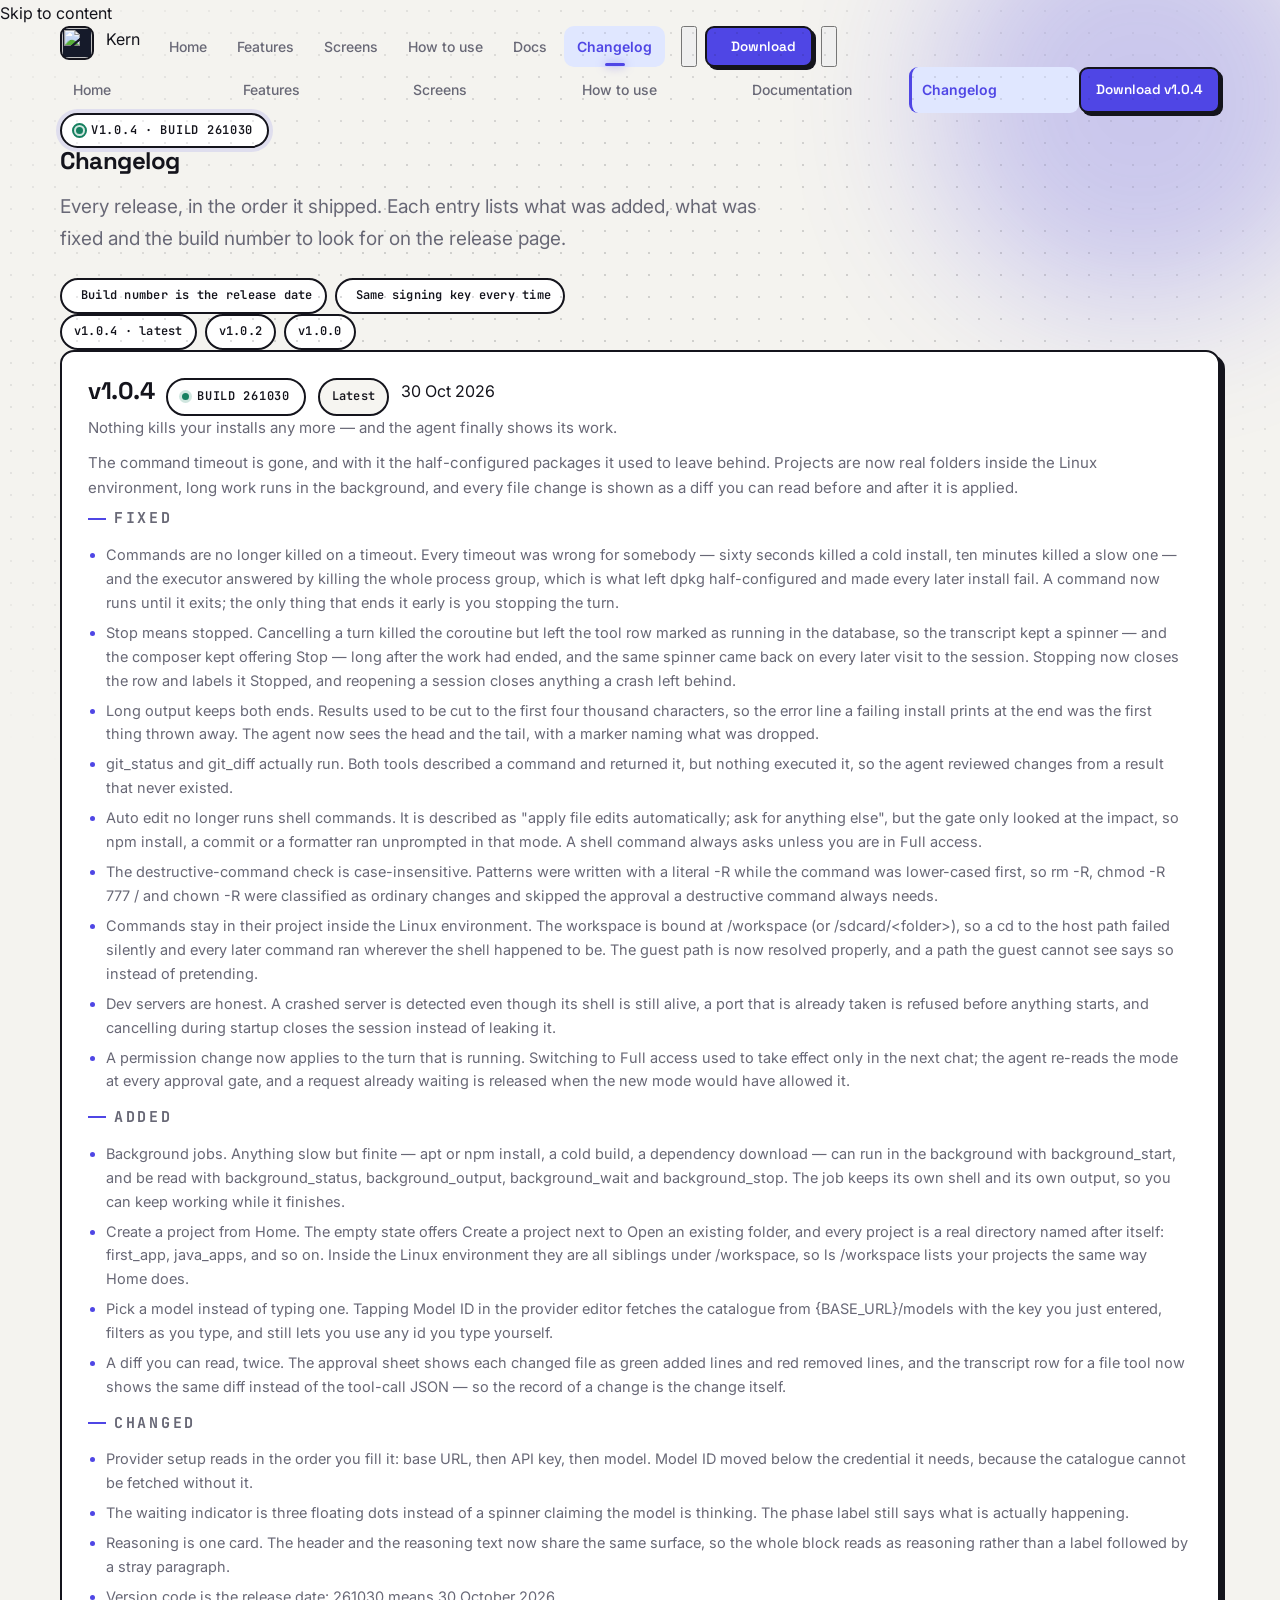
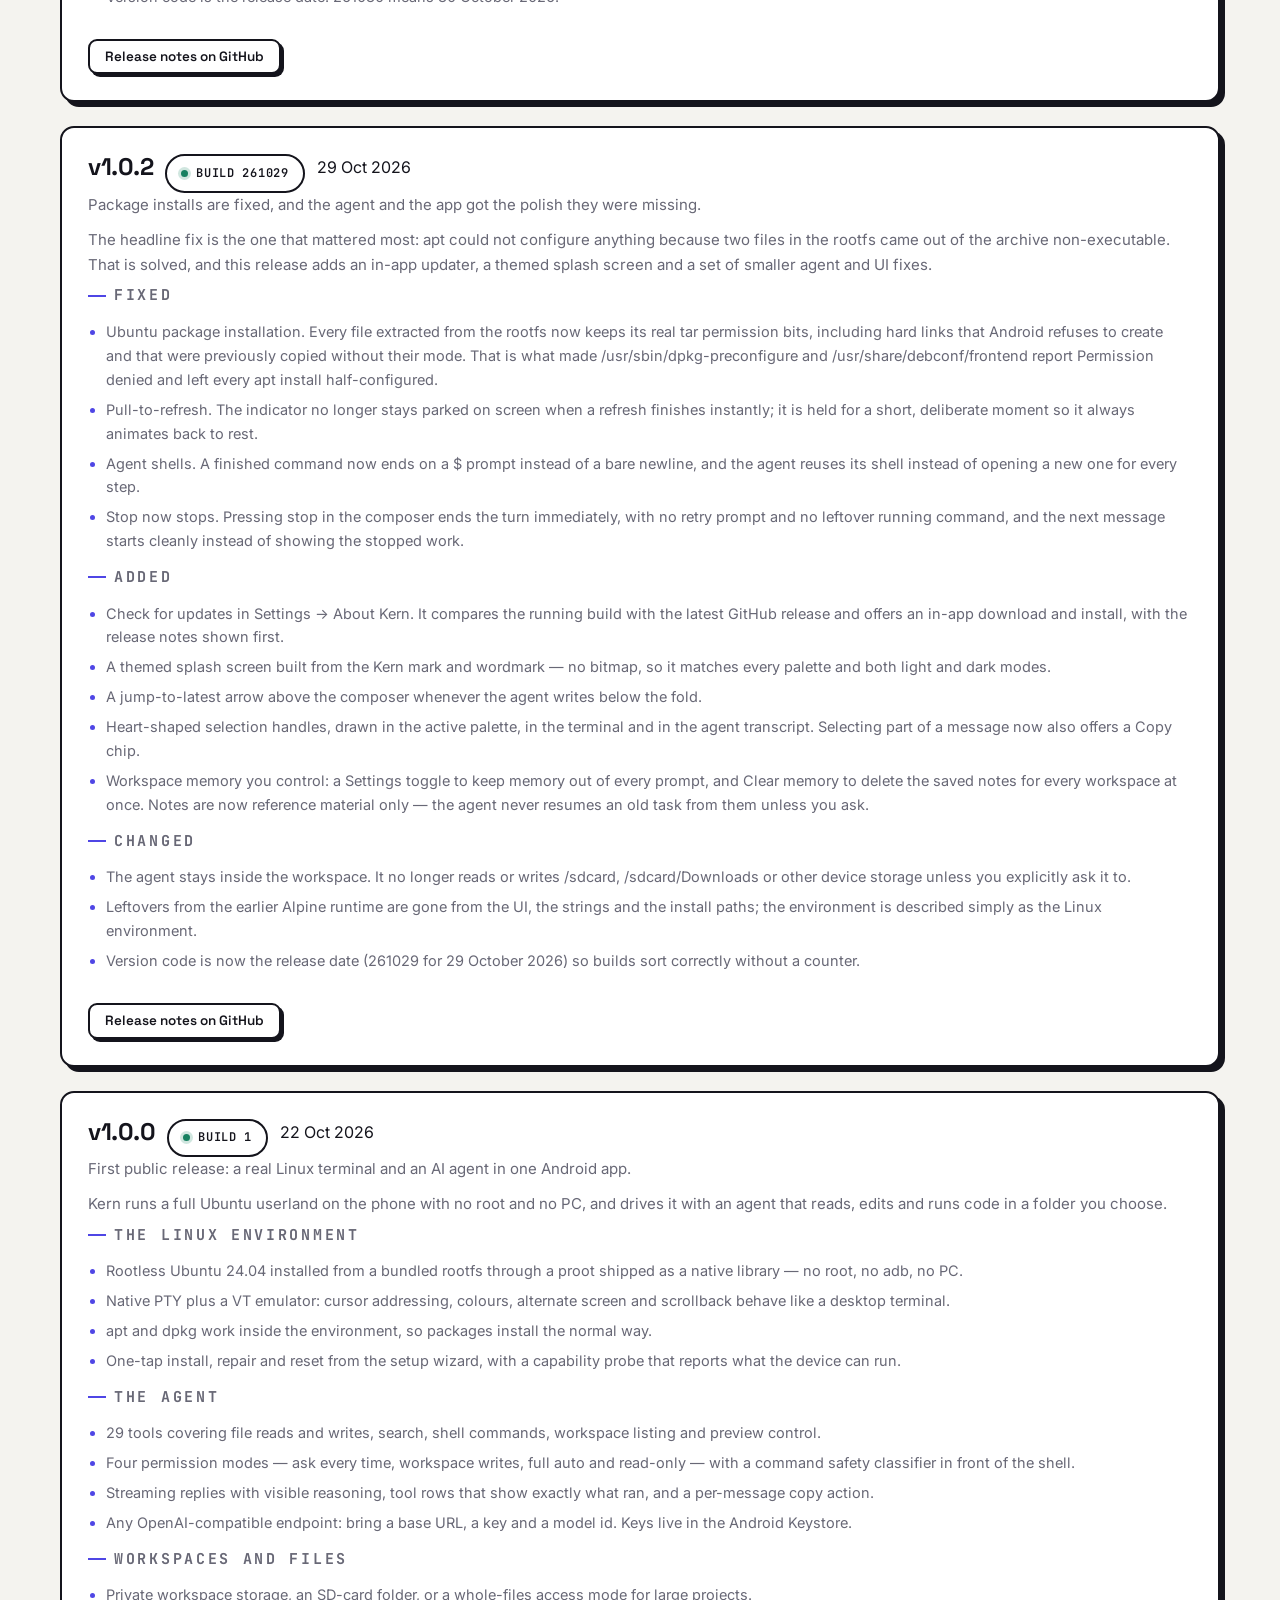
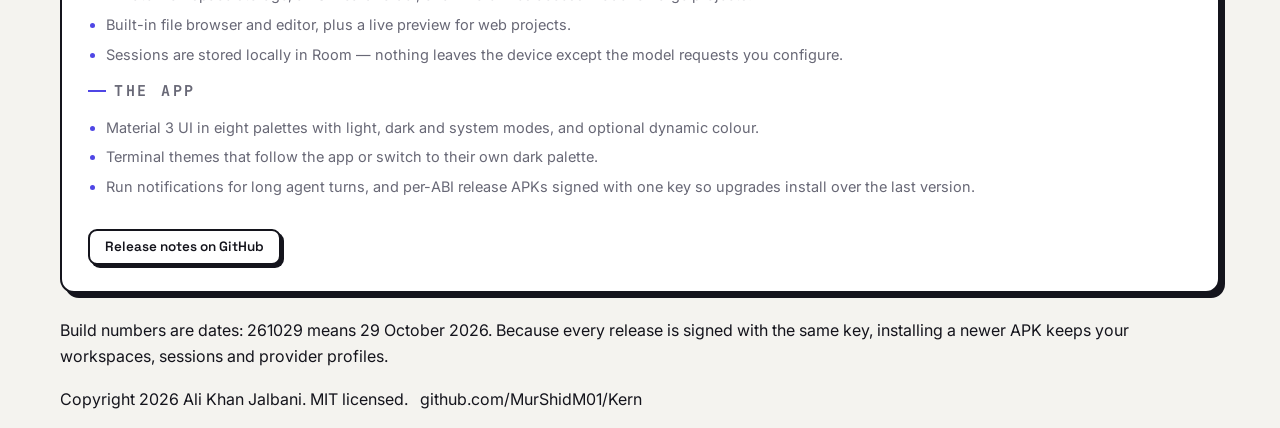
==== commit b45e5cb6: "docs(web): 1.0.4 changelog, and bring the site up to date Adds the 1.0.4 release entry (30 October 2" ====
--- a/web/changelog.html
+++ b/web/changelog.html
@@ -6,7 +6,7 @@
 <meta name="viewport" content="width=device-width, initial-scale=1, viewport-fit=cover">
 <title>Kern Changelog - Every release, documented</title>
 <meta name="description" content="Every Kern release in one place: what changed, what was fixed and which build to download, from the first public release to the current version.">
-<meta name="keywords" content="Kern changelog, Kern releases, AI agent Android release notes, Kern v1.0.2, Ubuntu Android app update">
+<meta name="keywords" content="Kern changelog, Kern releases, AI agent Android release notes, Kern v1.0.4, Ubuntu Android app update">
 <meta name="theme-color" content="#f4f3ef">
 <link rel="canonical" href="https://github.com/MurShidM01/Kern/blob/main/web/changelog.html">
 
@@ -94,7 +94,7 @@
         <i data-icon="sun" data-lucide="sun" class="h-[18px] w-[18px]"></i>
         <i data-icon="moon" data-lucide="moon" class="h-[18px] w-[18px]"></i>
       </button>
-      <a href="https://github.com/MurShidM01/Kern/releases/tag/v1.0.2%2B261029" target="_blank" rel="noopener" class="hidden sm:inline-flex btn btn--primary btn--sm">
+      <a href="https://github.com/MurShidM01/Kern/releases/tag/v1.0.4%2B261030" target="_blank" rel="noopener" class="hidden sm:inline-flex btn btn--primary btn--sm">
         <i data-lucide="download"></i>Download
       </a>
       <button data-nav-toggle type="button" aria-expanded="false" aria-label="Open the menu"
@@ -113,8 +113,8 @@
       <a href="how-to.html" class="navlink navlink--row">How to use</a>
       <a href="docs.html" class="navlink navlink--row">Documentation</a>
       <a href="changelog.html" class="navlink navlink--row" aria-current="page">Changelog</a>
-      <a href="https://github.com/MurShidM01/Kern/releases/tag/v1.0.2%2B261029" target="_blank" rel="noopener"
-        class="btn btn--primary btn--sm mt-3">Download v1.0.2</a>
+      <a href="https://github.com/MurShidM01/Kern/releases/tag/v1.0.4%2B261030" target="_blank" rel="noopener"
+        class="btn btn--primary btn--sm mt-3">Download v1.0.4</a>
     </div>
   </div>
 </header>
@@ -127,7 +127,7 @@
   <div class="shell relative py-14 lg:py-20">
     <span class="badge halo">
       <span class="badge__dot pulse"></span>
-      v1.0.2 · build 261029
+      v1.0.4 · build 261030
     </span>
     <h1 class="mt-5 text-[clamp(30px,5vw,48px)]">Changelog</h1>
     <p class="lede mt-4 max-w-2xl">
@@ -168,6 +168,7 @@
 <script src="js/site.js"></script>
 <script src="js/changelog/v1_0_0.js"></script>
 <script src="js/changelog/v1_0_2.js"></script>
+<script src="js/changelog/v1_0_4.js"></script>
 <script src="js/changelog.js"></script>
 <button type="button" class="totop" data-totop aria-label="Back to top">
   <i data-lucide="arrow-up"></i>
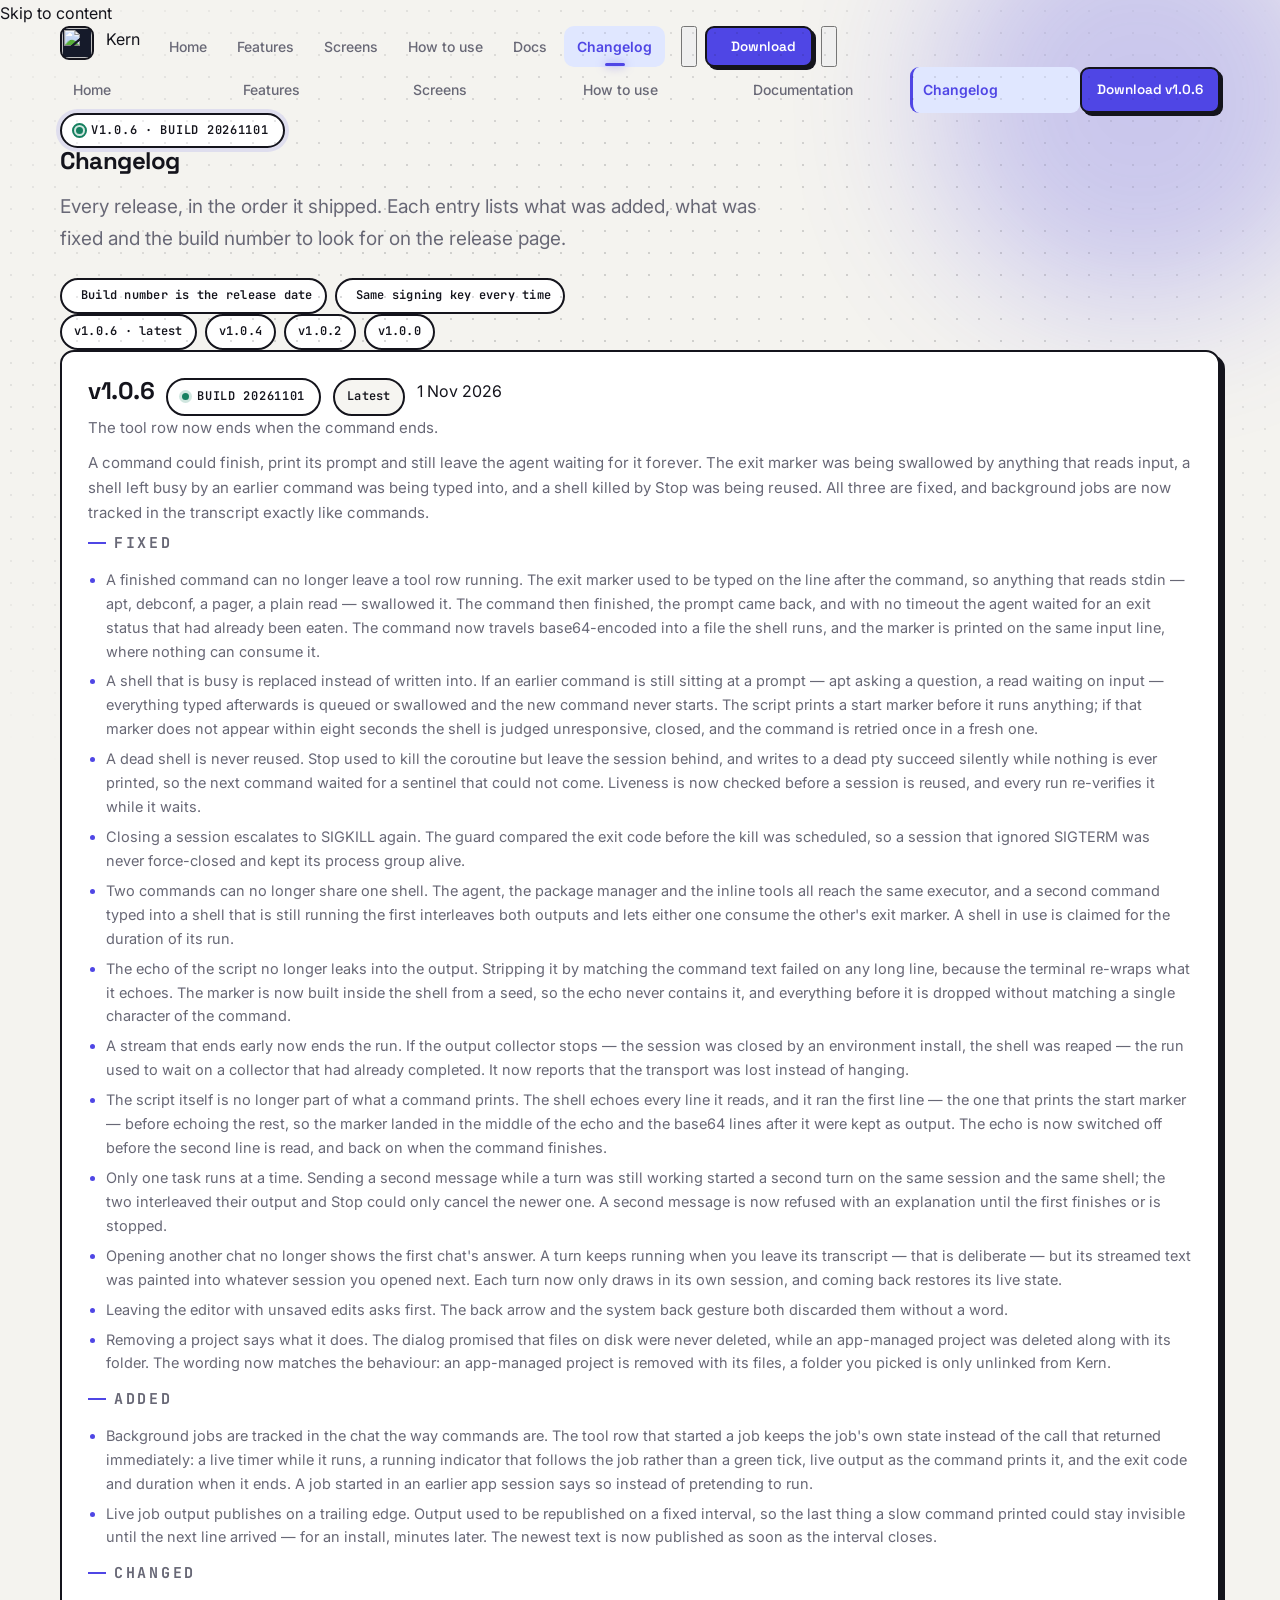
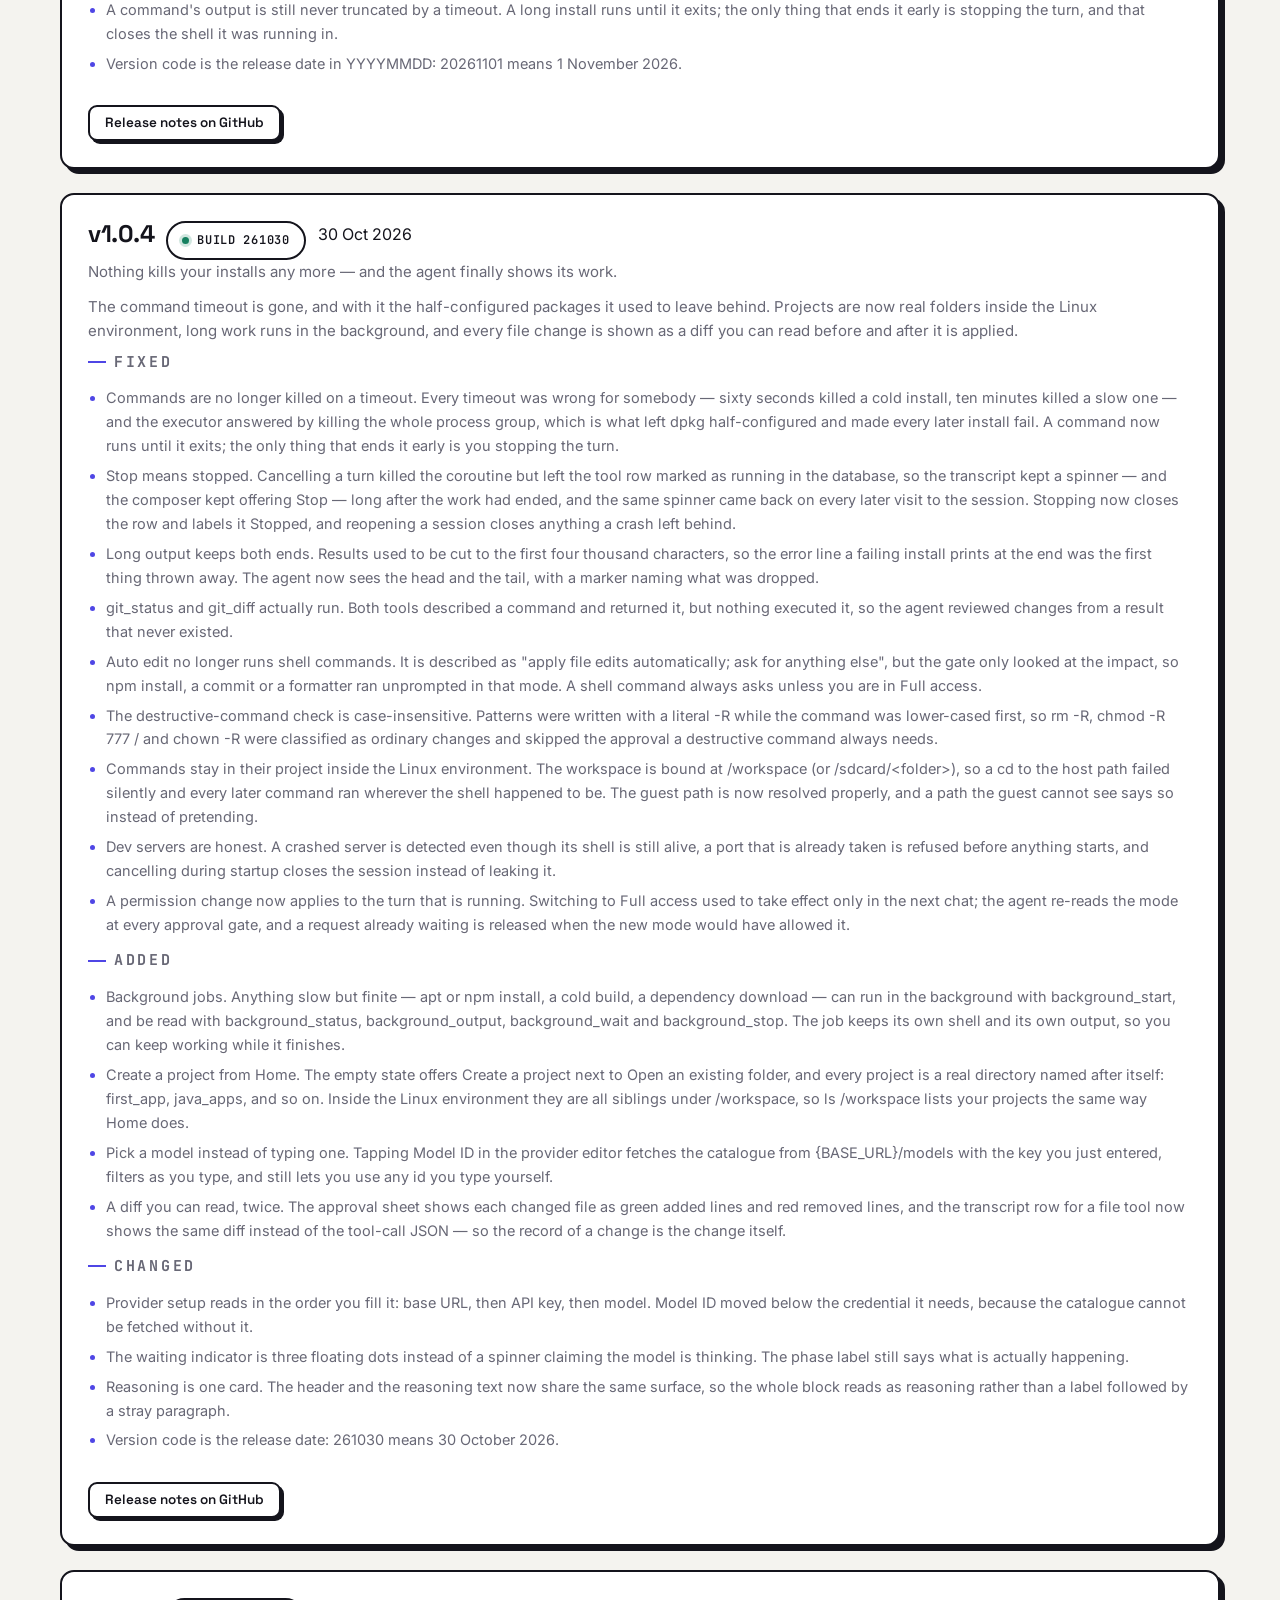
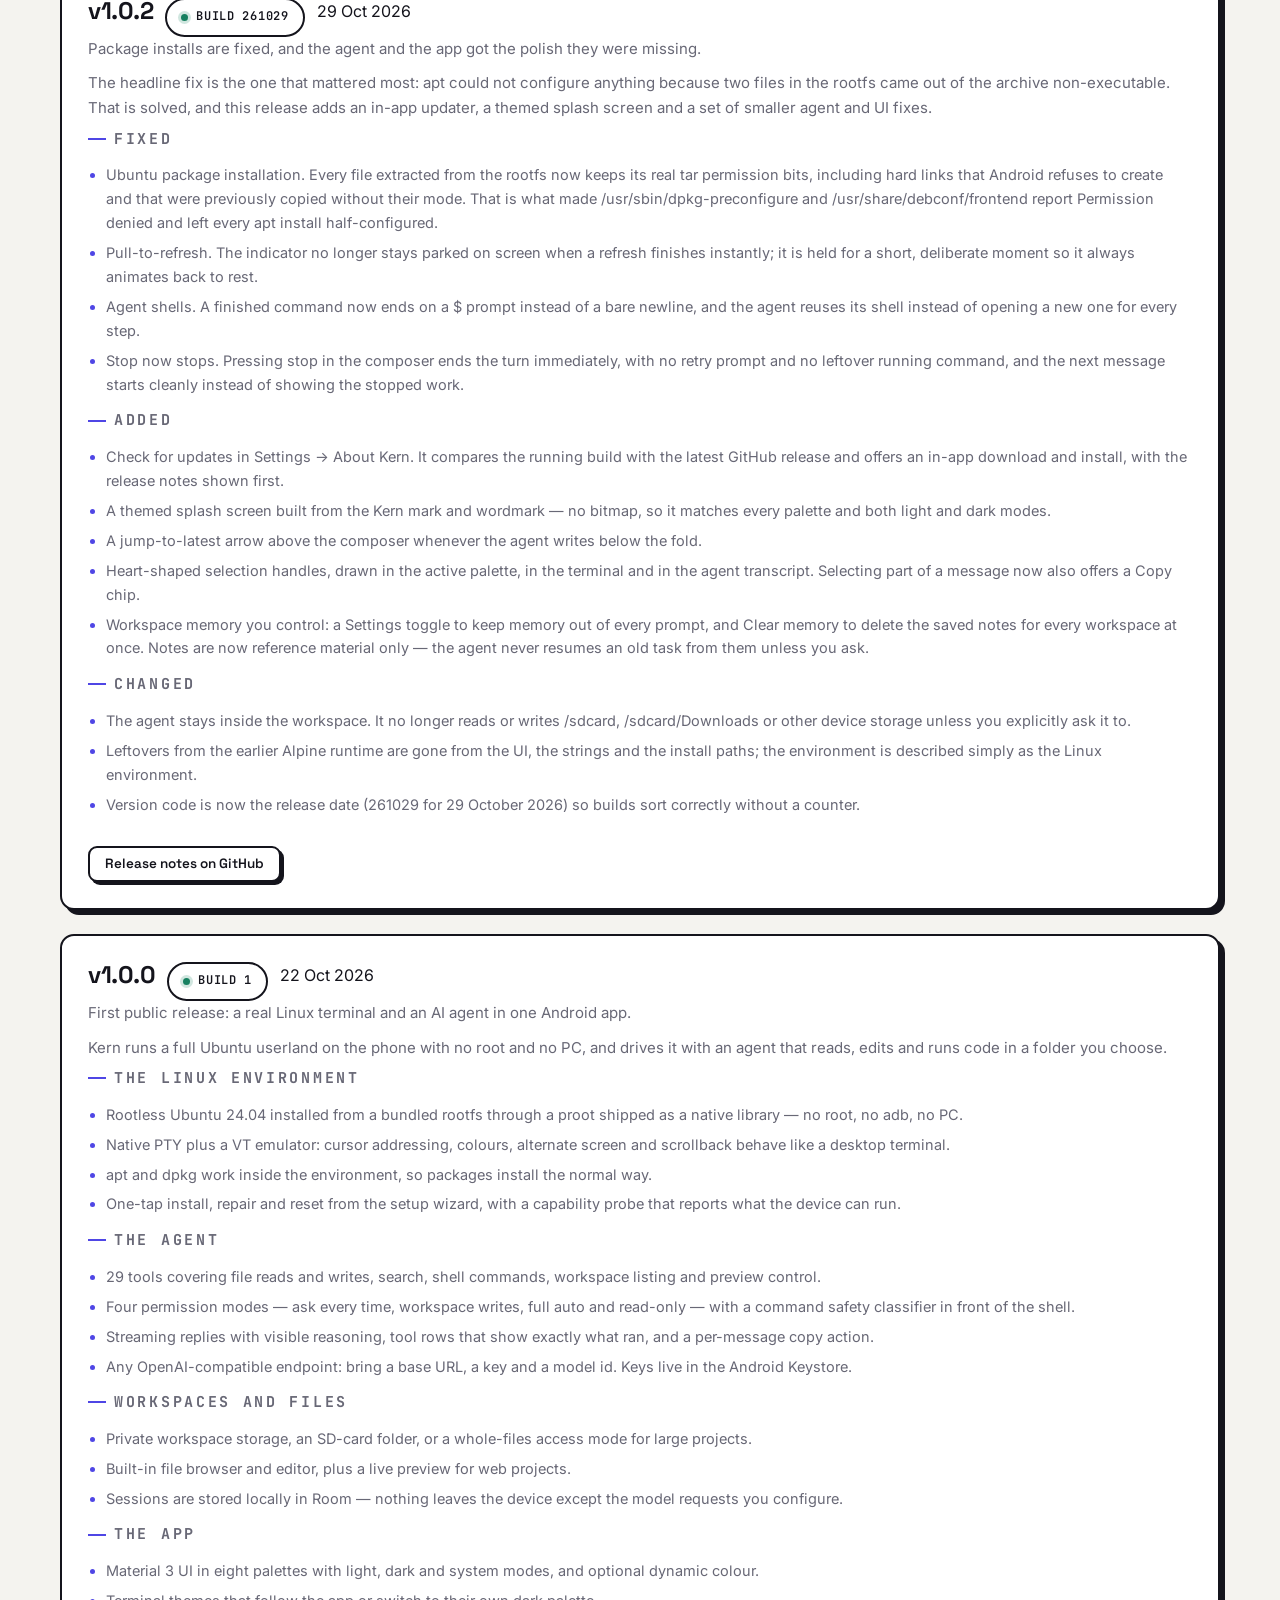
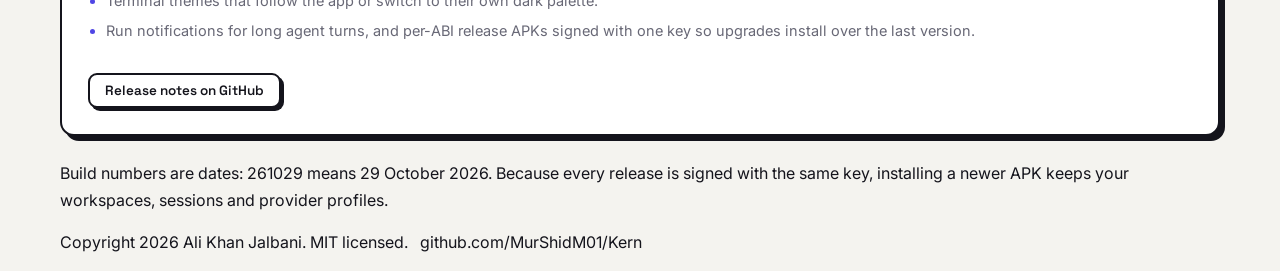
==== commit 6e496774: "docs(web): 1.0.6 release notes, and links to the new tag Adds the 1.0.6 entry to the changelog (stuc" ====
--- a/web/changelog.html
+++ b/web/changelog.html
@@ -6,7 +6,7 @@
 <meta name="viewport" content="width=device-width, initial-scale=1, viewport-fit=cover">
 <title>Kern Changelog - Every release, documented</title>
 <meta name="description" content="Every Kern release in one place: what changed, what was fixed and which build to download, from the first public release to the current version.">
-<meta name="keywords" content="Kern changelog, Kern releases, AI agent Android release notes, Kern v1.0.4, Ubuntu Android app update">
+<meta name="keywords" content="Kern changelog, Kern releases, AI agent Android release notes, Kern v1.0.6, Ubuntu Android app update">
 <meta name="theme-color" content="#f4f3ef">
 <link rel="canonical" href="https://github.com/MurShidM01/Kern/blob/main/web/changelog.html">
 
@@ -94,7 +94,7 @@
         <i data-icon="sun" data-lucide="sun" class="h-[18px] w-[18px]"></i>
         <i data-icon="moon" data-lucide="moon" class="h-[18px] w-[18px]"></i>
       </button>
-      <a href="https://github.com/MurShidM01/Kern/releases/tag/v1.0.4%2B261030" target="_blank" rel="noopener" class="hidden sm:inline-flex btn btn--primary btn--sm">
+      <a href="https://github.com/MurShidM01/Kern/releases/tag/v1.0.6%2B20261101" target="_blank" rel="noopener" class="hidden sm:inline-flex btn btn--primary btn--sm">
         <i data-lucide="download"></i>Download
       </a>
       <button data-nav-toggle type="button" aria-expanded="false" aria-label="Open the menu"
@@ -113,8 +113,8 @@
       <a href="how-to.html" class="navlink navlink--row">How to use</a>
       <a href="docs.html" class="navlink navlink--row">Documentation</a>
       <a href="changelog.html" class="navlink navlink--row" aria-current="page">Changelog</a>
-      <a href="https://github.com/MurShidM01/Kern/releases/tag/v1.0.4%2B261030" target="_blank" rel="noopener"
-        class="btn btn--primary btn--sm mt-3">Download v1.0.4</a>
+      <a href="https://github.com/MurShidM01/Kern/releases/tag/v1.0.6%2B20261101" target="_blank" rel="noopener"
+        class="btn btn--primary btn--sm mt-3">Download v1.0.6</a>
     </div>
   </div>
 </header>
@@ -127,7 +127,7 @@
   <div class="shell relative py-14 lg:py-20">
     <span class="badge halo">
       <span class="badge__dot pulse"></span>
-      v1.0.4 · build 261030
+      v1.0.6 · build 20261101
     </span>
     <h1 class="mt-5 text-[clamp(30px,5vw,48px)]">Changelog</h1>
     <p class="lede mt-4 max-w-2xl">
@@ -169,6 +169,7 @@
 <script src="js/changelog/v1_0_0.js"></script>
 <script src="js/changelog/v1_0_2.js"></script>
 <script src="js/changelog/v1_0_4.js"></script>
+<script src="js/changelog/v1_0_6.js"></script>
 <script src="js/changelog.js"></script>
 <button type="button" class="totop" data-totop aria-label="Back to top">
   <i data-lucide="arrow-up"></i>
